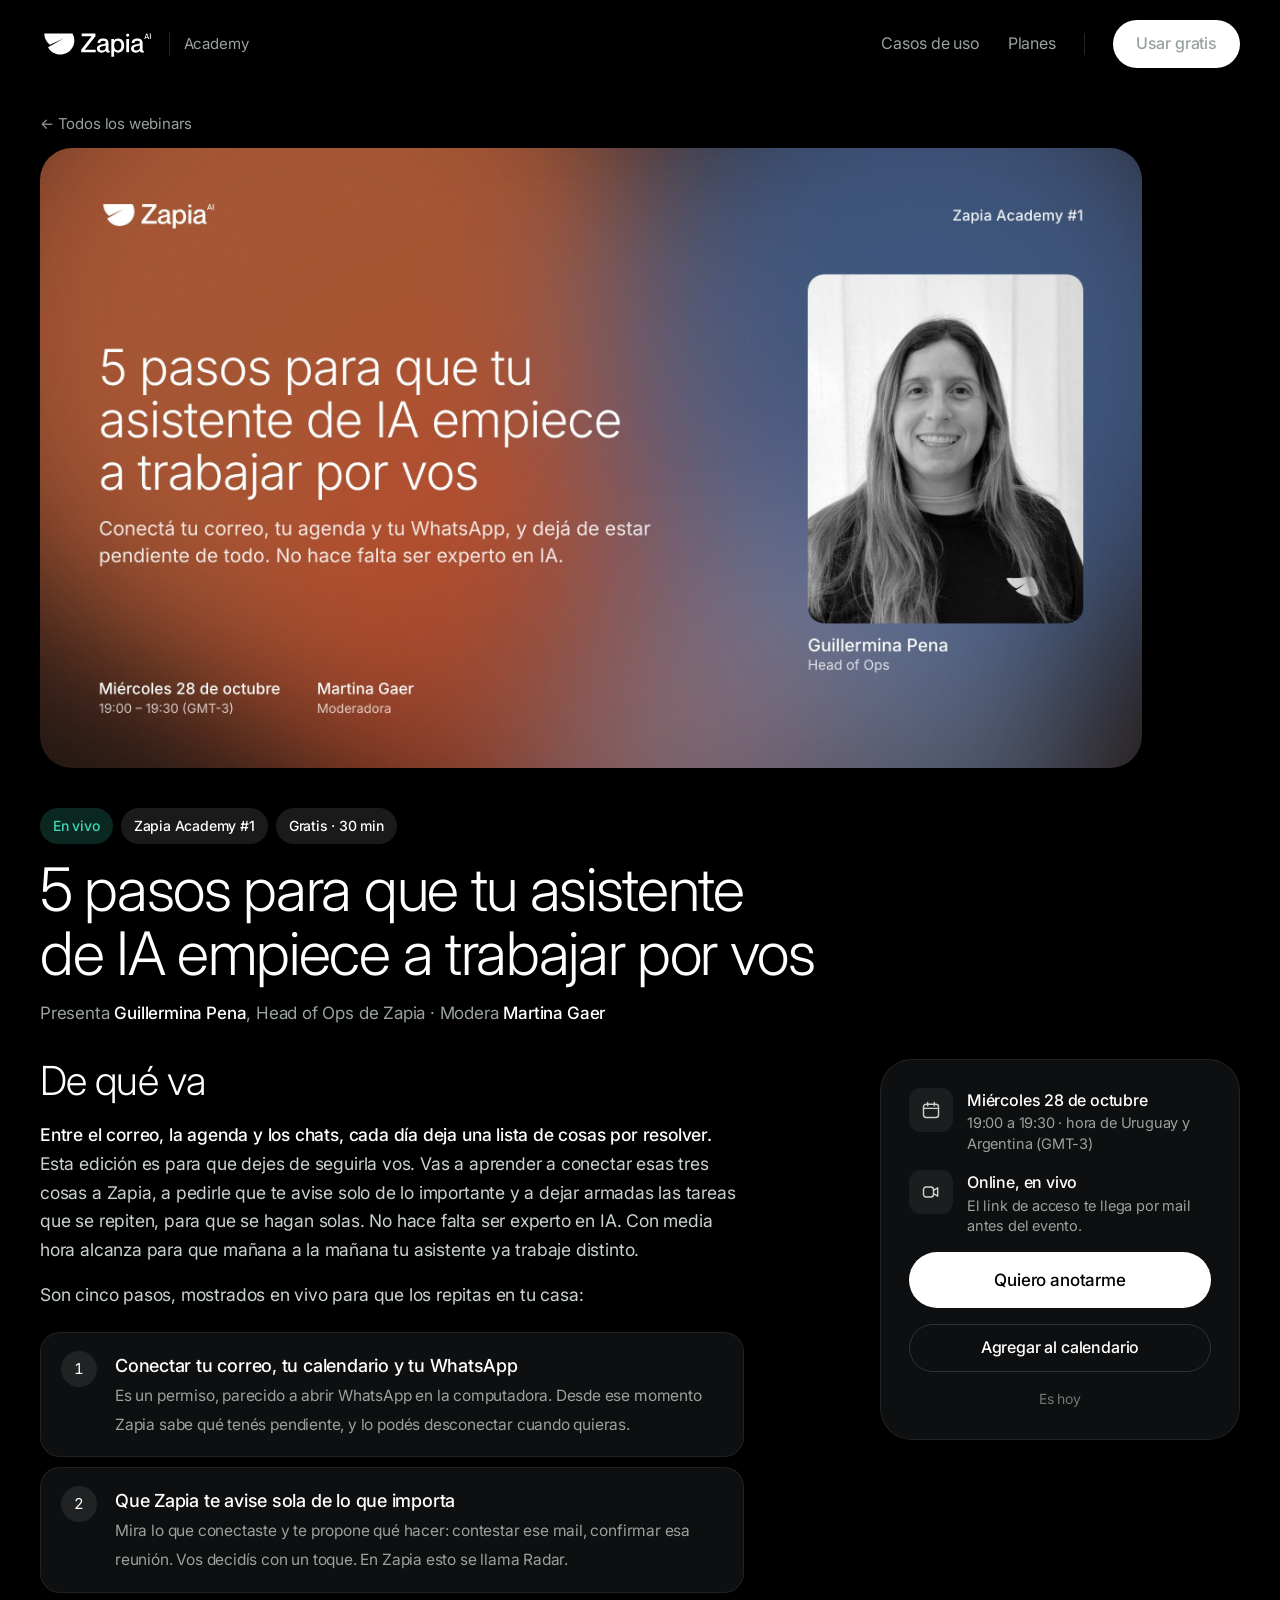
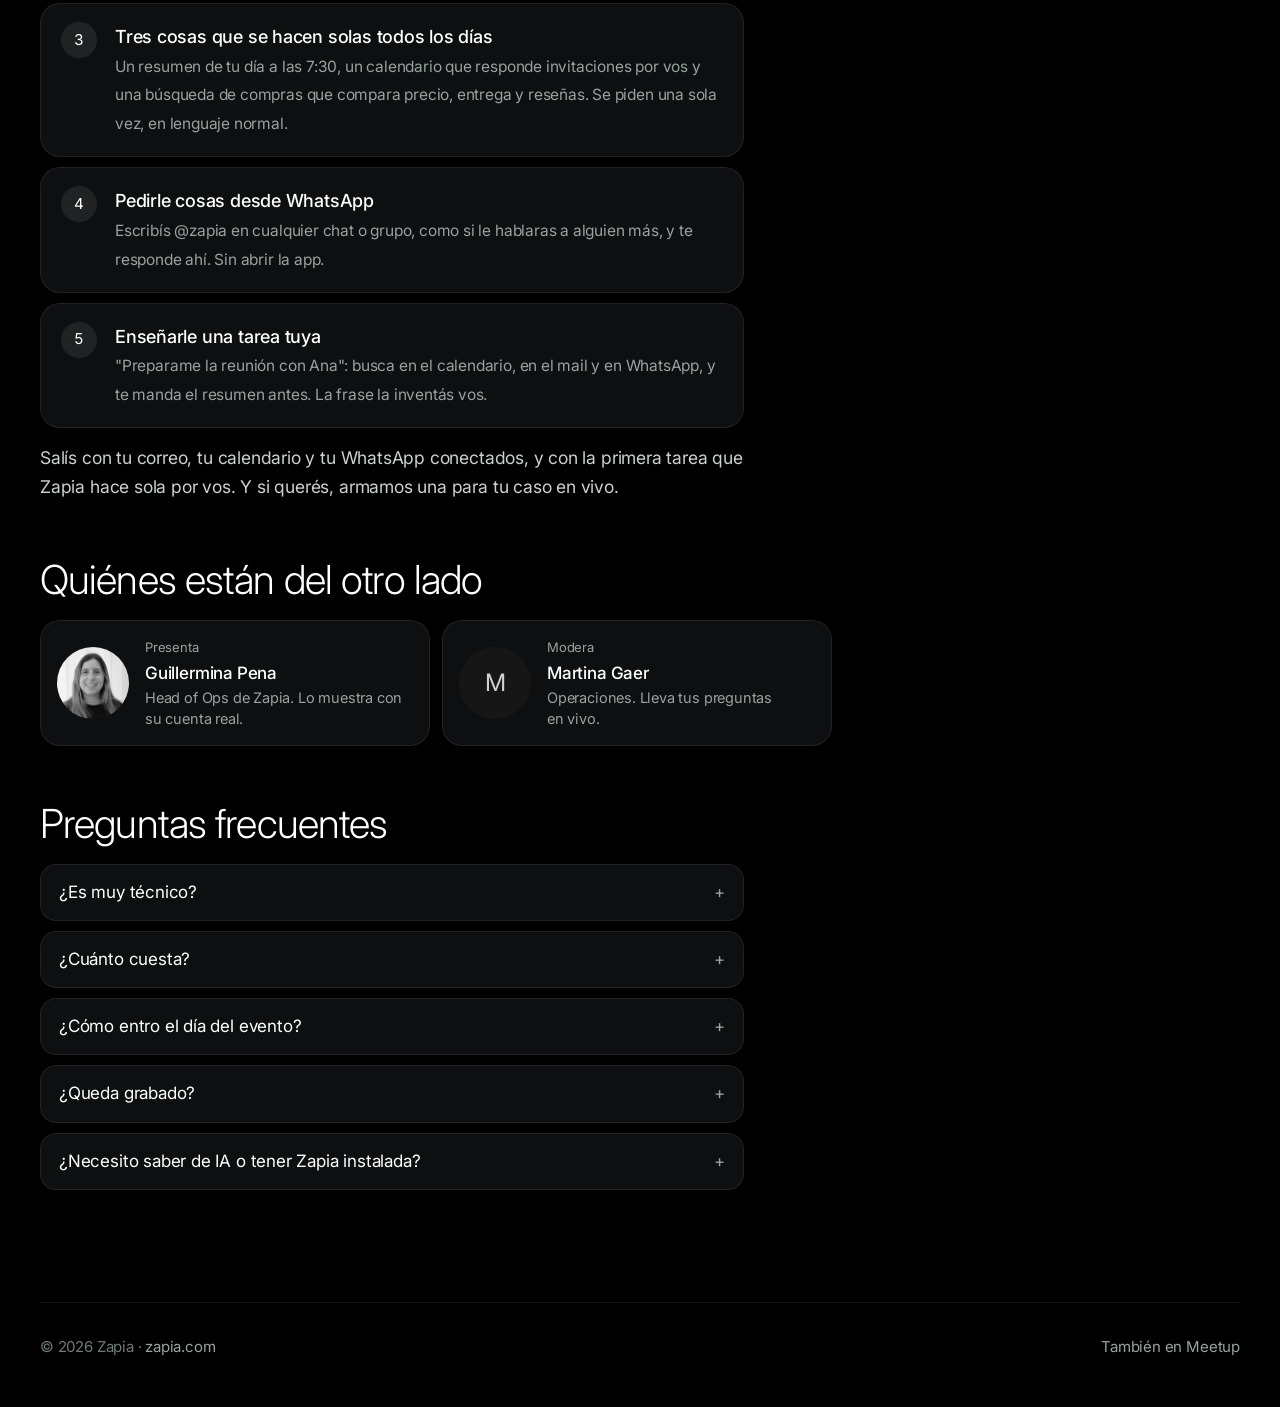
==== zapia-academy-1/index.html @ 80911333 "Zapia Academy: sitio de webinars, edición #1 Co-Authored-By: Claude Fable 5.1 <noreply@anthropic.com" ====
<!doctype html>
<html lang="es">
<head>
<meta charset="utf-8">
<meta name="viewport" content="width=device-width,initial-scale=1,viewport-fit=cover">
<title>5 pasos para que tu asistente de IA empiece a trabajar por vos — Zapia Academy #1</title>
<meta name="description" content="Aprendé a conectar tu correo, tu agenda y tu WhatsApp a Zapia y a dejar armadas las tareas que se repiten. En vivo, miércoles 28 de octubre, 19:00 (UY/AR). Gratis, 30 minutos.">
<meta property="og:title" content="Zapia Academy #1 · 5 pasos para que tu asistente de IA empiece a trabajar por vos">
<meta property="og:description" content="En vivo, miércoles 28 de octubre, 19:00 (UY/AR). Gratis, 30 minutos.">
<meta property="og:image" content="../assets/banner-academy-1.jpg?v=7">
<link rel="preconnect" href="https://fonts.googleapis.com"><link rel="preconnect" href="https://fonts.gstatic.com" crossorigin>
<link rel="stylesheet" href="https://fonts.googleapis.com/css2?family=Inter:wght@400;500;600&display=swap">
<link rel="stylesheet" href="../assets/site.css?v=7">
</head>
<body class="has-bar">
<nav class="top"><div class="wrap">
  <a class="brand" href="../index.html"><img src="../assets/zapia-logo.svg?v=5" alt="Zapia"><span>Academy</span></a>
  <div class="navlinks"><a class="hide-m" href="https://zapia.com/casos-de-uso" target="_blank" rel="noopener">Casos de uso</a><a class="hide-m" href="https://zapia.com/planes" target="_blank" rel="noopener">Planes</a><span class="sep"></span><a class="btn btn-primary" href="https://zapia.com" target="_blank" rel="noopener">Usar gratis</a></div>
</div></nav>

<div class="wrap">
  <a class="back" href="../index.html">← Todos los webinars</a>
  <div class="banner"><img src="../assets/banner-academy-1.jpg?v=7" alt="Banner de Zapia Academy #1 con Guillermina Pena"></div>

  <div class="title-block">
    <div class="chips"><span class="chip live">En vivo</span><span class="chip">Zapia Academy #1</span><span class="chip">Gratis · 30 min</span></div>
    <h1>5 pasos para que tu asistente de IA empiece a trabajar por vos</h1>
    <p class="host">Presenta <strong>Guillermina Pena</strong>, Head of Ops de Zapia · Modera <strong>Martina Gaer</strong></p>
  </div>

  <div class="layout">
    <div class="main">
      <div>
        <h2>De qué va</h2>
        <div class="prose">
          <p><strong>Entre el correo, la agenda y los chats, cada día deja una lista de cosas por resolver.</strong> Esta edición es para que dejes de seguirla vos. Vas a aprender a conectar esas tres cosas a Zapia, a pedirle que te avise solo de lo importante y a dejar armadas las tareas que se repiten, para que se hagan solas. No hace falta ser experto en IA. Con media hora alcanza para que mañana a la mañana tu asistente ya trabaje distinto.</p>
          <p>Son cinco pasos, mostrados en vivo para que los repitas en tu casa:</p>
          <ol class="steps">
            <li><div><b>Conectar tu correo, tu calendario y tu WhatsApp</b><span>Es un permiso, parecido a abrir WhatsApp en la computadora. Desde ese momento Zapia sabe qué tenés pendiente, y lo podés desconectar cuando quieras.</span></div></li>
            <li><div><b>Que Zapia te avise sola de lo que importa</b><span>Mira lo que conectaste y te propone qué hacer: contestar ese mail, confirmar esa reunión. Vos decidís con un toque. En Zapia esto se llama Radar.</span></div></li>
            <li><div><b>Tres cosas que se hacen solas todos los días</b><span>Un resumen de tu día a las 7:30, un calendario que responde invitaciones por vos y una búsqueda de compras que compara precio, entrega y reseñas. Se piden una sola vez, en lenguaje normal.</span></div></li>
            <li><div><b>Pedirle cosas desde WhatsApp</b><span>Escribís @zapia en cualquier chat o grupo, como si le hablaras a alguien más, y te responde ahí. Sin abrir la app.</span></div></li>
            <li><div><b>Enseñarle una tarea tuya</b><span>"Preparame la reunión con Ana": busca en el calendario, en el mail y en WhatsApp, y te manda el resumen antes. La frase la inventás vos.</span></div></li>
          </ol>
          <p>Salís con tu correo, tu calendario y tu WhatsApp conectados, y con la primera tarea que Zapia hace sola por vos. Y si querés, armamos una para tu caso en vivo.</p>
        </div>
      </div>

      <div>
        <h2>Quiénes están del otro lado</h2>
        <div class="people">
          <div class="person"><img src="../assets/guillermina.png?v=4" alt="Guillermina Pena"><div><span>Presenta</span><b>Guillermina Pena</b><p>Head of Ops de Zapia. Lo muestra con su cuenta real.</p></div></div>
          <div class="person"><div class="ph" aria-hidden="true">M</div><div><span>Modera</span><b>Martina Gaer</b><p>Operaciones. Lleva tus preguntas en vivo.</p></div></div>
        </div>
      </div>

      <div>
        <h2>Preguntas frecuentes</h2>
        <div class="faq">
          <details><summary>¿Es muy técnico?</summary><p>No. Es una demo en vivo con una cuenta real: ves cada pantalla y lo repetís en la tuya. Martina lleva las preguntas en vivo.</p></details>
          <details><summary>¿Cuánto cuesta?</summary><p>Nada. Es gratis, y Zapia tiene un plan gratuito para hacer todo lo que vas a ver.</p></details>
          <details><summary>¿Cómo entro el día del evento?</summary><p>Te mandamos el link de acceso por mail antes del miércoles 28. No necesitás instalar nada para mirarlo.</p></details>
          <details><summary>¿Queda grabado?</summary><p>Sí. Si te registrás, te llega la grabación aunque no puedas estar en vivo.</p></details>
          <details><summary>¿Necesito saber de IA o tener Zapia instalada?</summary><p>No hace falta ser experto en IA. Si ya tenés Zapia, podés seguir los pasos en vivo con tu cuenta. Si no, bajala antes desde zapia.com o mirá tranquilo y hacelo después con la grabación.</p></details>
        </div>
      </div>
    </div>

    <aside class="box">
      <div class="when"><div class="ico"><svg viewBox="0 0 24 24"><rect x="3" y="5" width="18" height="16" rx="3"/><path d="M3 10h18M8 3v4M16 3v4"/></svg></div><div><b>Miércoles 28 de octubre</b><small>19:00 a 19:30 · hora de Uruguay y Argentina (GMT-3)</small></div></div>
      <div class="when"><div class="ico"><svg viewBox="0 0 24 24"><path d="M15 10l5-3v10l-5-3"/><rect x="3" y="6" width="12" height="12" rx="3"/></svg></div><div><b>Online, en vivo</b><small>El link de acceso te llega por mail antes del evento.</small></div></div>
      <button class="btn btn-primary btn-lg" type="button" data-open-reg>Quiero anotarme</button>
      <a class="btn btn-ghost" data-cal target="_blank" rel="noopener" href="#">Agregar al calendario</a>
      <div class="count" data-countdown>—</div>
    </aside>
  </div>

  <footer>
    <span>© 2026 Zapia · <a href="https://zapia.com" target="_blank" rel="noopener">zapia.com</a></span>
    <span><a href="https://www.meetup.com/zapia-academy/events/316982649/" target="_blank" rel="noopener">También en Meetup</a></span>
  </footer>
</div>
<div class="mobile-bar"><small><b>Mié 28 oct · 19:00</b><br>Gratis, 30 min</small><button class="btn btn-primary" type="button" data-open-reg>Quiero anotarme</button></div>
<dialog class="reg" id="regDialog" aria-labelledby="regTitle">
  <div class="in">
    <div id="regFormState">
      <div class="head"><div><h2 id="regTitle">Reservá tu lugar</h2><p>Zapia Academy #1 · Miércoles 28 de octubre, 19:00 (UY/AR). Te mandamos el link por mail.</p></div><button class="x" id="regClose" type="button" aria-label="Cerrar">×</button></div>
      <form class="reg" id="regForm" novalidate>
        <label>Nombre<input id="r-name" name="name" type="text" autocomplete="name" required placeholder="Tu nombre"><span class="err" id="e-name"></span></label>
        <label>Correo<input id="r-email" name="email" type="email" autocomplete="email" inputmode="email" required placeholder="tu@correo.com"><span class="err" id="e-email"></span></label>
        <label>País<select id="r-country" name="country" required>
          <option value="">Elegí tu país</option>
          <option>Uruguay</option><option>Argentina</option><option>Brasil</option><option>Chile</option><option>Colombia</option><option>México</option><option>Perú</option><option>Paraguay</option><option>Bolivia</option><option>Ecuador</option><option>Venezuela</option><option>Costa Rica</option><option>Panamá</option><option>Guatemala</option><option>Honduras</option><option>El Salvador</option><option>Nicaragua</option><option>República Dominicana</option><option>Cuba</option><option>Puerto Rico</option><option>España</option><option>Estados Unidos</option><option>Otro</option>
        </select><span class="err" id="e-country"></span></label>
        <div class="hp" aria-hidden="true"><label>Empresa<input id="r-company" name="company" type="text" tabindex="-1" autocomplete="off"></label></div>
        <button class="btn btn-primary btn-lg" id="regSubmit" type="submit">Registrarme</button>
        <p class="fine">Usamos tus datos solo para mandarte el acceso, el recordatorio y la grabación de este webinar.</p>
      </form>
    </div>
    <div id="regDone" class="done" hidden>
      <div class="head"><h2>Listo, tenés tu lugar.</h2><button class="x" type="button" aria-label="Cerrar" onclick="document.getElementById('regDialog').close()">×</button></div>
      <p>Te escribimos antes del miércoles 28 con el link de acceso. Mientras tanto, agendalo.</p>
      <a class="btn btn-ghost" data-cal target="_blank" rel="noopener" href="#">Agregar a Google Calendar</a>
      <p class="fine">Si el martes 27 no te llegó nada, revisá spam o escribinos a [mail de contacto].</p>
    </div>
  </div>
</dialog>
<script src="../assets/site.js?v=4"></script>
</body>
</html>
---- assets/site.css ----
/* Zapia Academy · sistema visual tomado de zapia.com: negro puro, Inter en pesos livianos para titulares, pastillas, tarjetas grandes con degradés difuminados */
:root{
  --u:8px; --r-3:12px; --r-4:16px; --r-5:20px; --r-6:32px; --r-pill:999px;
  --bg:#000000; --panel:#0e0f10; --panel-2:#151617; --line:rgba(255,255,255,.08); --line-2:rgba(255,255,255,.14);
  --ink:#ffffff; --ink-2:#c9d2ce; --ink-3:#98a29e; --ink-4:#6f7976;
  --brand:#02a181; --brand-2:#3ed9b6; --danger:#ff6b6b;
  --sans:"Inter","SF Pro Display",-apple-system,system-ui,"Segoe UI",Roboto,sans-serif;
  --w-display:300; --sec-y:calc(var(--u) * 14);
  color-scheme:dark;
}
*{box-sizing:border-box}
[hidden]{display:none!important}
html{scroll-behavior:smooth}
body{margin:0;background:var(--bg);color:var(--ink);font-family:var(--sans);font-size:17px;line-height:1.6;letter-spacing:-.011em;-webkit-font-smoothing:antialiased;text-wrap:pretty;padding-inline:24px;padding-block:0}
h1,h2,h3{margin:0;font-weight:var(--w-display);letter-spacing:-.022em;text-wrap:balance}
p{margin:0}
a{color:inherit}
img{max-width:100%;display:block}
.wrap{max-width:1200px;margin:0 auto}
nav.top{position:sticky;top:env(safe-area-inset-top,0px);z-index:50;background:rgba(0,0,0,.72);backdrop-filter:blur(16px);-webkit-backdrop-filter:blur(16px);margin-inline:-24px;padding-inline:24px}
nav.top .wrap{display:flex;align-items:center;justify-content:space-between;gap:24px;height:88px}
.brand{display:flex;align-items:center;gap:14px;text-decoration:none}
.brand img{height:30px;width:auto}
.brand span{font-size:15px;color:var(--ink-3);padding-left:14px;border-left:1px solid var(--line-2)}
.navlinks{display:flex;align-items:center;gap:28px;font-size:16px;color:var(--ink-3)}
.navlinks a{text-decoration:none;color:var(--ink-3)}
.navlinks a:hover{color:var(--ink)}
.navlinks .sep{width:1px;height:22px;background:var(--line-2)}
.btn{display:inline-flex;align-items:center;justify-content:center;gap:10px;height:48px;padding:0 22px;border-radius:var(--r-pill);font:inherit;font-size:16px;font-weight:500;letter-spacing:-.01em;text-decoration:none;border:1px solid transparent;cursor:pointer;transition:background .15s ease,border-color .15s ease,transform .08s ease;white-space:nowrap}
.btn:active{transform:translateY(1px)}
.btn:focus-visible{outline:2px solid var(--brand-2);outline-offset:3px}
.btn-primary{background:#fff;color:#000}
.btn-primary:hover{background:#e9ecea}
.btn-ghost{background:transparent;color:var(--ink);border-color:var(--line-2)}
.btn-ghost:hover{border-color:var(--ink-4)}
.btn-lg{height:56px;padding:0 28px;font-size:17px}
.btn:disabled{opacity:.6;cursor:wait}
.arrow{width:48px;height:48px;border-radius:50%;background:#fff;color:#000;display:inline-grid;place-items:center;flex:none}
.arrow svg{width:20px;height:20px;fill:none;stroke:currentColor;stroke-width:2;stroke-linecap:round;stroke-linejoin:round}
.hero{padding-block:calc(var(--u)*10) calc(var(--u)*8);display:grid;gap:calc(var(--u)*3);justify-items:center;text-align:center}
.hero h1{font-size:clamp(40px,6.2vw,72px);line-height:1.04;max-width:16ch}
.hero .sub{max-width:58ch;font-size:clamp(17px,1.6vw,20px);line-height:1.5;color:var(--ink-3);display:grid;gap:14px}
section{padding-block:0 var(--sec-y);display:grid;gap:calc(var(--u)*4)}
.sec-title{display:flex;align-items:baseline;justify-content:space-between;gap:16px}
.sec-title h2{font-size:clamp(34px,4.4vw,56px);line-height:1.05}
.sec-title span{font-size:15px;color:var(--ink-4)}
/* Tarjeta grande con degradé difuminado, como las de zapia.com */
.card{position:relative;overflow:hidden;background:var(--panel);border-radius:var(--r-6);color:inherit;text-decoration:none;display:grid;transition:transform .2s ease}
.card:hover{transform:translateY(-3px)}
.card .wash{position:absolute;inset:0;pointer-events:none;background:#1a1512}
.card .wash i{position:absolute;border-radius:50%;filter:blur(80px);display:block}
.card .wash .a{left:-15%;top:-40%;width:60%;height:140%;background:#f07a4a;opacity:.55}
.card .wash .b{left:25%;top:40%;width:50%;height:100%;background:#e8603a;opacity:.35}
.card .wash .c{right:-10%;top:-30%;width:55%;height:120%;background:#5b86c7;opacity:.45}
.card .wash::after{content:"";position:absolute;inset:0;background:linear-gradient(180deg,rgba(0,0,0,.05),rgba(0,0,0,.35))}
.card > *:not(.wash){position:relative}
.card.featured{grid-template-columns:minmax(0,1fr) minmax(0,1.1fr);gap:clamp(20px,3vw,40px);padding:clamp(24px,3vw,40px);align-items:center}
.card .media{border-radius:var(--r-5);overflow:hidden;aspect-ratio:16/9;min-width:0;box-shadow:0 30px 60px rgba(0,0,0,.45)}
.card .media img{width:100%;height:100%;object-fit:cover}
.card .body{display:grid;gap:16px;align-content:start;min-width:0}
.chips{display:flex;flex-wrap:wrap;gap:8px}
.chip{font-size:14px;font-weight:500;padding:7px 13px;border-radius:var(--r-pill);background:rgba(255,255,255,.1);color:var(--ink)}
.chip.live{background:rgba(62,217,182,.18);color:var(--brand-2)}
.card h3{font-size:clamp(26px,2.6vw,34px);line-height:1.15;font-weight:var(--w-display)}
.card .desc{color:rgba(255,255,255,.82);font-size:17px;line-height:1.55;max-width:46ch}
.card .host{font-size:15px;color:rgba(255,255,255,.65)}
.card .actions{display:flex;flex-wrap:wrap;align-items:center;gap:12px;margin-top:8px}
.empty{border:1px solid var(--line);border-radius:var(--r-6);padding:calc(var(--u)*5);color:var(--ink-3);font-size:17px;display:grid;gap:6px;background:var(--panel)}
.empty b{color:var(--ink);font-weight:400;font-size:22px;letter-spacing:-.015em}
footer{border-top:1px solid var(--line);padding-block:32px 48px;display:flex;flex-wrap:wrap;gap:8px 24px;justify-content:space-between;font-size:15px;color:var(--ink-4)}
footer a{color:var(--ink-3);text-decoration:none}
footer a:hover{color:var(--ink)}
/* Detalle */
.back{display:inline-flex;align-items:center;gap:6px;font-size:15px;color:var(--ink-3);text-decoration:none;padding-block:24px 12px}
.back:hover{color:var(--ink)}
.banner{border-radius:var(--r-6);overflow:hidden;aspect-ratio:16/9;max-height:620px;background:var(--panel)}
.banner img{width:100%;height:100%;object-fit:cover}
.title-block{display:grid;gap:14px;padding-block:calc(var(--u)*5) calc(var(--u)*4)}
.title-block h1{font-size:clamp(34px,5vw,60px);line-height:1.06;max-width:22ch}
.title-block .host{color:var(--ink-3);font-size:17px}
.title-block .host strong{color:var(--ink);font-weight:500}
.layout{display:grid;grid-template-columns:minmax(0,1fr) 360px;gap:calc(var(--u)*6);align-items:start;padding-block:0 var(--sec-y)}
.main{display:grid;gap:calc(var(--u)*7);min-width:0}
.main h2{font-size:clamp(28px,3.2vw,40px);line-height:1.1;margin-bottom:18px}
.prose{display:grid;gap:16px;max-width:64ch;color:var(--ink-2);font-size:17.5px;line-height:1.65}
.prose p strong{color:var(--ink);font-weight:500}
ol.steps{margin:6px 0 0;padding:0;list-style:none;display:grid;gap:10px;counter-reset:s}
ol.steps li{counter-increment:s;display:grid;grid-template-columns:40px minmax(0,1fr);gap:14px;align-items:start;background:var(--panel);border:1px solid var(--line);border-radius:var(--r-5);padding:18px 20px}
ol.steps li::before{content:counter(s);display:grid;place-items:center;width:36px;height:36px;border-radius:50%;background:rgba(255,255,255,.08);color:var(--ink);font-weight:400;font-size:15px;font-variant-numeric:tabular-nums}
ol.steps b{display:block;color:var(--ink);font-weight:500;font-size:18px;letter-spacing:-.012em}
ol.steps span{color:var(--ink-3);font-size:15.5px;line-height:1.5}
.people{display:grid;grid-template-columns:repeat(auto-fit,minmax(260px,1fr));gap:12px}
.person{display:grid;grid-template-columns:72px minmax(0,1fr);gap:16px;align-items:center;background:var(--panel);border:1px solid var(--line);border-radius:var(--r-5);padding:16px}
.person img,.person .ph{width:72px;height:72px;border-radius:50%;object-fit:cover;filter:grayscale(1)}
.person .ph{display:grid;place-items:center;background:var(--panel-2);color:var(--ink-2);font-weight:400;font-size:24px}
.person b{display:block;font-weight:500;font-size:17px}
.person span{display:block;font-size:13px;color:var(--ink-3);margin-bottom:2px}
.person p{font-size:14.5px;color:var(--ink-3);line-height:1.45}
.faq{display:grid;gap:10px;max-width:64ch}
.faq details{background:var(--panel);border:1px solid var(--line);border-radius:var(--r-4);padding:14px 18px}
.faq summary{font-weight:400;font-size:17px;cursor:pointer;list-style:none;display:flex;justify-content:space-between;gap:12px}
.faq summary::-webkit-details-marker{display:none}
.faq summary::after{content:"+";color:var(--ink-3)}
.faq details[open] summary::after{content:"–"}
.faq p{padding-top:8px;color:var(--ink-3);font-size:15.5px}
aside.box{position:sticky;top:calc(88px + 16px + env(safe-area-inset-top,0px));background:var(--panel);border:1px solid var(--line);border-radius:var(--r-6);padding:calc(var(--u)*3.5);display:grid;gap:16px}
aside.box .when{display:grid;grid-template-columns:44px 1fr;gap:14px;align-items:start}
aside.box .ico{width:44px;height:44px;border-radius:var(--r-3);background:rgba(255,255,255,.06);display:grid;place-items:center;color:var(--ink-2)}
aside.box .ico svg{width:20px;height:20px;fill:none;stroke:currentColor;stroke-width:1.7;stroke-linecap:round;stroke-linejoin:round}
aside.box b{display:block;font-weight:500;font-size:16px}
aside.box small{display:block;color:var(--ink-3);font-size:14.5px;line-height:1.4}
aside.box .count{font-size:14px;color:var(--ink-4);text-align:center}
.mobile-bar{display:none}
dialog.reg{border:1px solid var(--line-2);border-radius:var(--r-6);background:#0c0d0e;color:var(--ink);padding:0;width:min(92vw,460px);box-shadow:0 40px 100px rgba(0,0,0,.7)}
dialog.reg::backdrop{background:rgba(0,0,0,.65);backdrop-filter:blur(8px)}
dialog.reg .in{padding:calc(var(--u)*4);display:grid;gap:16px}
dialog.reg .head{display:flex;justify-content:space-between;align-items:start;gap:12px}
dialog.reg h2{font-size:28px;line-height:1.15}
dialog.reg .head p{color:var(--ink-3);font-size:15px;margin-top:6px}
.x{width:40px;height:40px;border-radius:50%;border:1px solid var(--line-2);background:transparent;color:var(--ink-2);font:inherit;font-size:20px;cursor:pointer;display:grid;place-items:center;flex:none}
.x:hover{background:rgba(255,255,255,.06)}
form.reg{display:grid;gap:14px}
form.reg label{display:grid;gap:6px;font-size:14px;font-weight:500;color:var(--ink-2)}
form.reg input,form.reg select{font:inherit;font-size:16px;height:50px;padding:0 16px;border:1px solid var(--line-2);border-radius:var(--r-4);background:#151617;color:var(--ink);width:100%;min-width:0}
form.reg select{appearance:none;-webkit-appearance:none;background-image:url("data:image/svg+xml;utf8,<svg xmlns='http://www.w3.org/2000/svg' width='12' height='8' viewBox='0 0 12 8'><path d='M1 1l5 5 5-5' fill='none' stroke='%2398a29e' stroke-width='1.8' stroke-linecap='round'/></svg>");background-repeat:no-repeat;background-position:right 16px center;padding-right:40px}
form.reg input:focus-visible,form.reg select:focus-visible{outline:2px solid #fff;outline-offset:1px;border-color:#fff}
form.reg input[aria-invalid="true"],form.reg select[aria-invalid="true"]{border-color:var(--danger)}
.err{font-size:12.5px;color:var(--danger);font-weight:400}
.fine{font-size:13px;color:var(--ink-4);line-height:1.45}
.hp{position:absolute;left:-9999px;width:1px;height:1px;overflow:hidden}
.done{display:grid;gap:14px}
.done p{color:var(--ink-2);font-size:16px}
:focus-visible{outline:2px solid #fff;outline-offset:3px;border-radius:4px}
@media (max-width:960px){.card.featured{grid-template-columns:1fr}.layout{grid-template-columns:1fr}aside.box{position:static}.navlinks .hide-m{display:none}.mobile-bar{display:flex;position:fixed;left:0;right:0;bottom:0;z-index:40;background:rgba(0,0,0,.85);backdrop-filter:blur(16px);border-top:1px solid var(--line);padding:12px 24px calc(12px + env(safe-area-inset-bottom,0px));gap:12px;align-items:center;justify-content:space-between}.mobile-bar small{color:var(--ink-3);font-size:13px;line-height:1.3}.mobile-bar b{color:var(--ink);font-weight:500}body.has-bar{padding-bottom:96px}}
@media (max-width:560px){nav.top .wrap{height:72px}nav.top .brand span{display:none}.navlinks{gap:16px}.navlinks .sep{display:none}.hero{padding-block:calc(var(--u)*7) calc(var(--u)*6)}.card.featured{padding:20px}}
@media (prefers-reduced-motion:reduce){html{scroll-behavior:auto}.card,.btn{transition:none}}
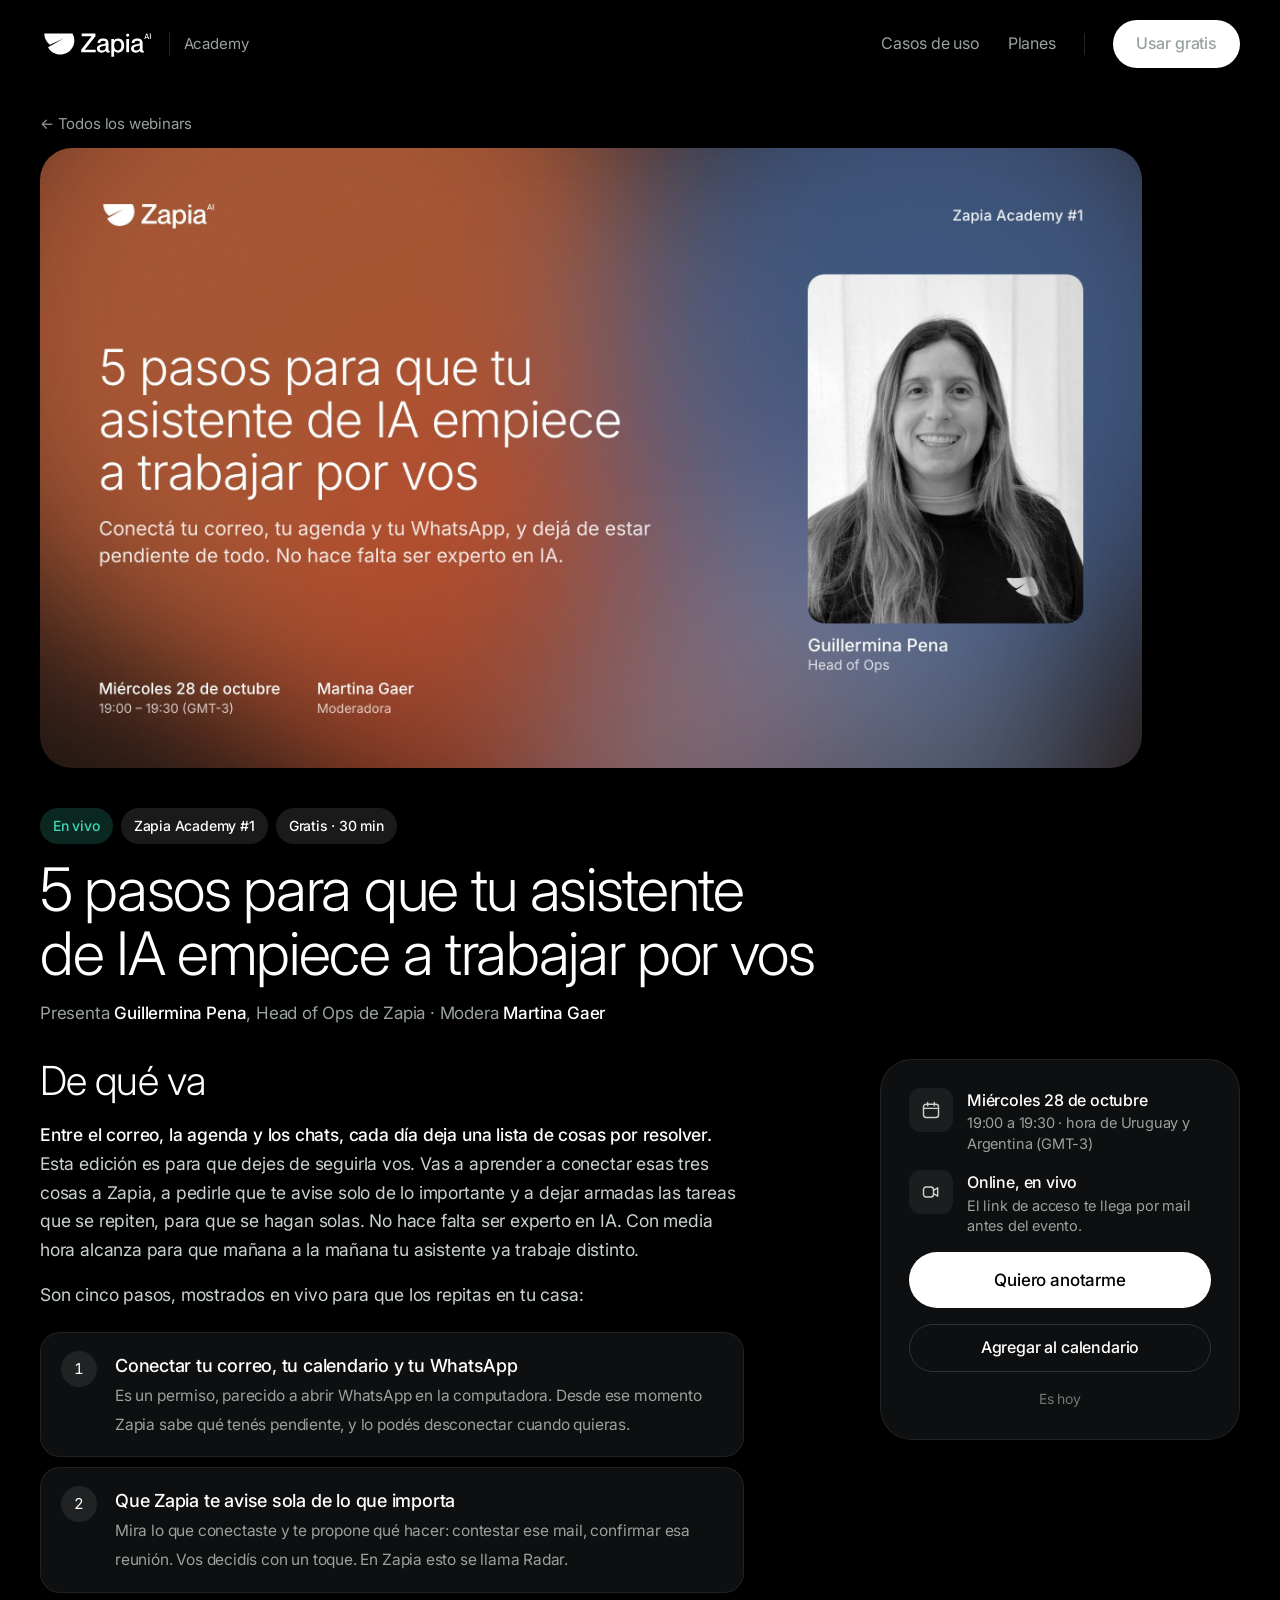
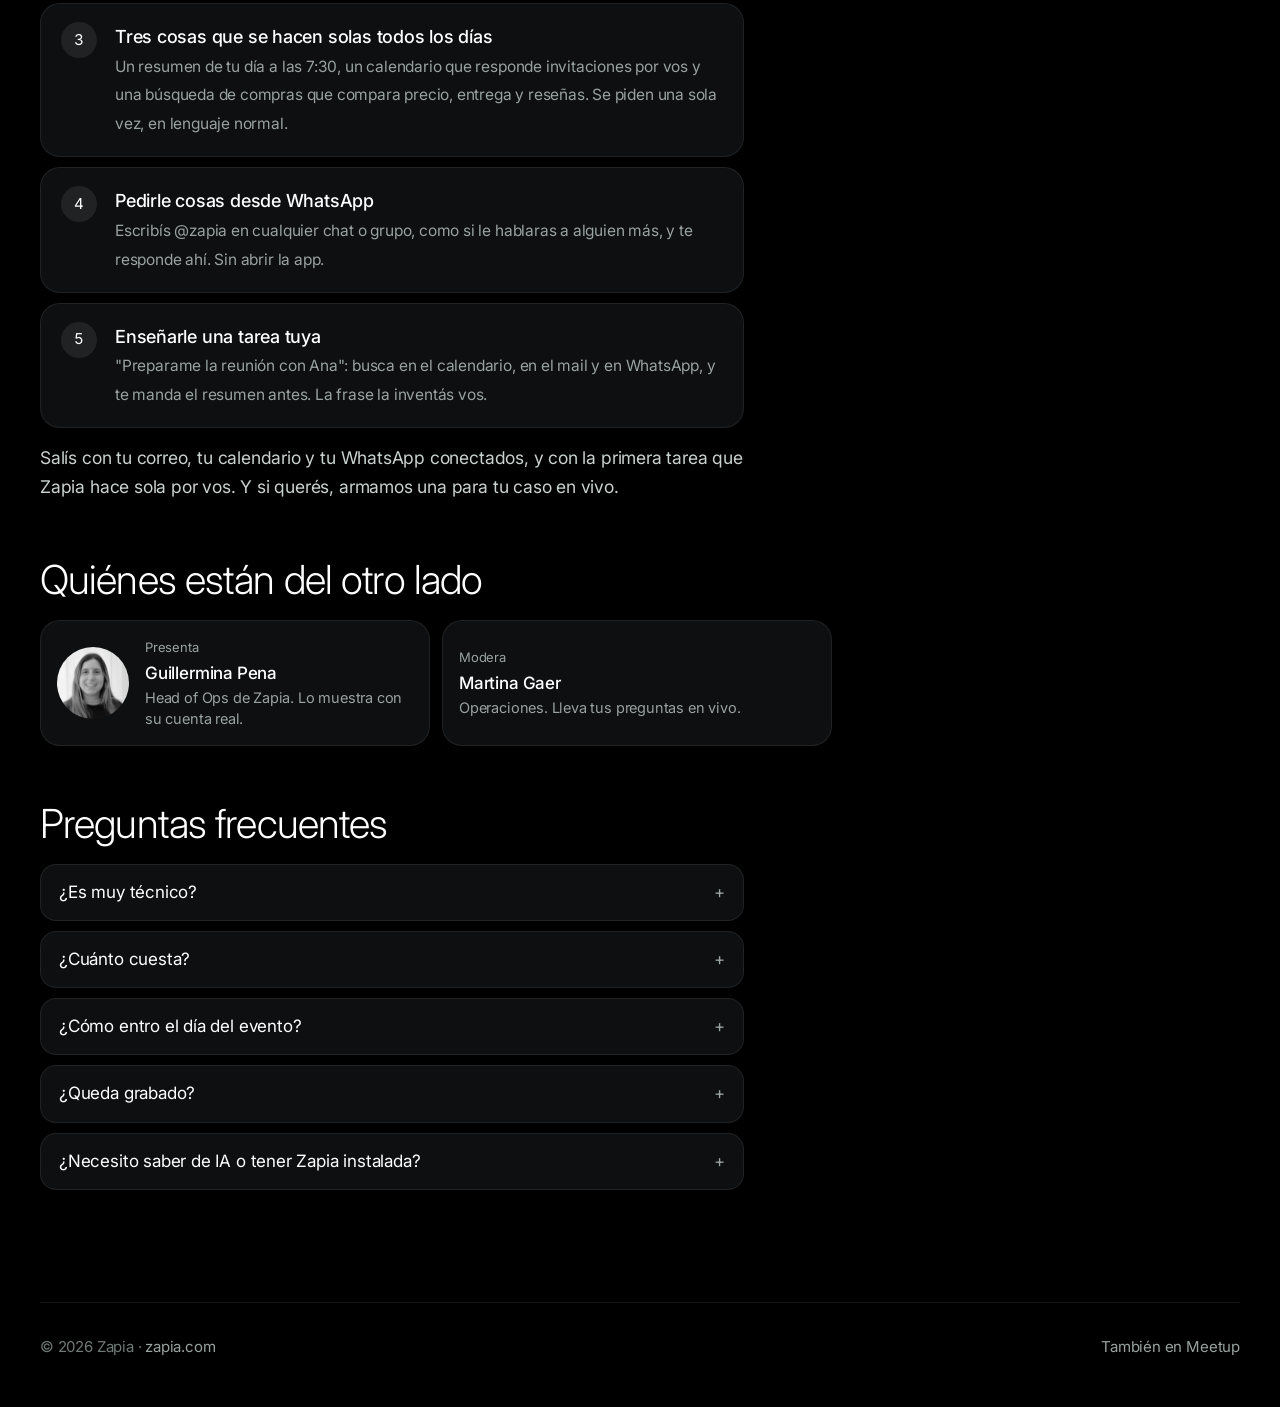
==== commit fc40c4dc: "Martina sin placeholder de foto Co-Authored-By: Claude Fable 5.1 <noreply@anthropic.com>" ====
--- a/zapia-academy-1/index.html
+++ b/zapia-academy-1/index.html
@@ -10,7 +10,7 @@
 <meta property="og:image" content="../assets/banner-academy-1.jpg?v=7">
 <link rel="preconnect" href="https://fonts.googleapis.com"><link rel="preconnect" href="https://fonts.gstatic.com" crossorigin>
 <link rel="stylesheet" href="https://fonts.googleapis.com/css2?family=Inter:wght@400;500;600&display=swap">
-<link rel="stylesheet" href="../assets/site.css?v=7">
+<link rel="stylesheet" href="../assets/site.css?v=8">
 </head>
 <body class="has-bar">
 <nav class="top"><div class="wrap">
@@ -50,7 +50,7 @@
         <h2>Quiénes están del otro lado</h2>
         <div class="people">
           <div class="person"><img src="../assets/guillermina.png?v=4" alt="Guillermina Pena"><div><span>Presenta</span><b>Guillermina Pena</b><p>Head of Ops de Zapia. Lo muestra con su cuenta real.</p></div></div>
-          <div class="person"><div class="ph" aria-hidden="true">M</div><div><span>Modera</span><b>Martina Gaer</b><p>Operaciones. Lleva tus preguntas en vivo.</p></div></div>
+          <div class="person person-text"><div><span>Modera</span><b>Martina Gaer</b><p>Operaciones. Lleva tus preguntas en vivo.</p></div></div>
         </div>
       </div>
 
@@ -101,10 +101,9 @@
       <div class="head"><h2>Listo, tenés tu lugar.</h2><button class="x" type="button" aria-label="Cerrar" onclick="document.getElementById('regDialog').close()">×</button></div>
       <p>Te escribimos antes del miércoles 28 con el link de acceso. Mientras tanto, agendalo.</p>
       <a class="btn btn-ghost" data-cal target="_blank" rel="noopener" href="#">Agregar a Google Calendar</a>
-      <p class="fine">Si el martes 27 no te llegó nada, revisá spam o escribinos a [mail de contacto].</p>
     </div>
   </div>
 </dialog>
-<script src="../assets/site.js?v=4"></script>
+<script src="../assets/site.js?v=6"></script>
 </body>
 </html>
--- a/assets/site.css
+++ b/assets/site.css
@@ -93,6 +93,7 @@
 .person{display:grid;grid-template-columns:72px minmax(0,1fr);gap:16px;align-items:center;background:var(--panel);border:1px solid var(--line);border-radius:var(--r-5);padding:16px}
 .person img,.person .ph{width:72px;height:72px;border-radius:50%;object-fit:cover;filter:grayscale(1)}
 .person .ph{display:grid;place-items:center;background:var(--panel-2);color:var(--ink-2);font-weight:400;font-size:24px}
+.person.person-text{grid-template-columns:minmax(0,1fr)}
 .person b{display:block;font-weight:500;font-size:17px}
 .person span{display:block;font-size:13px;color:var(--ink-3);margin-bottom:2px}
 .person p{font-size:14.5px;color:var(--ink-3);line-height:1.45}
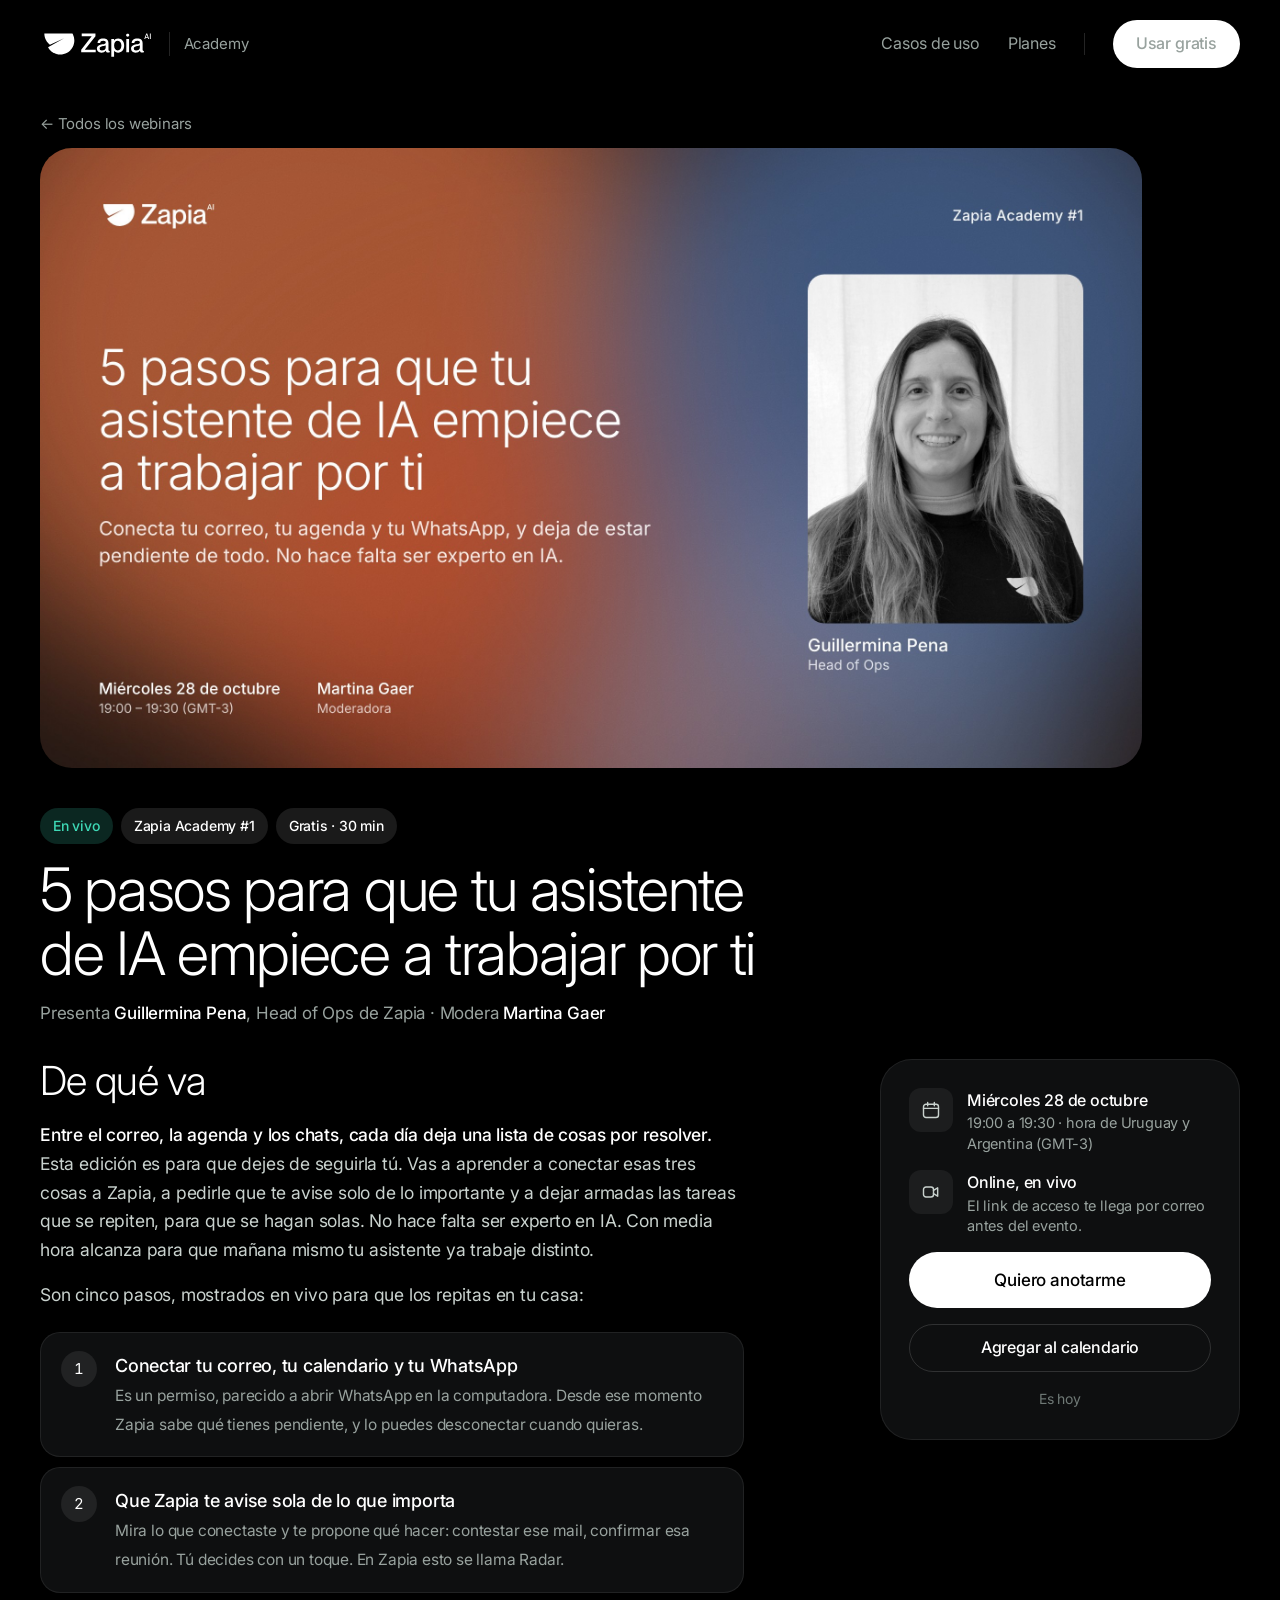
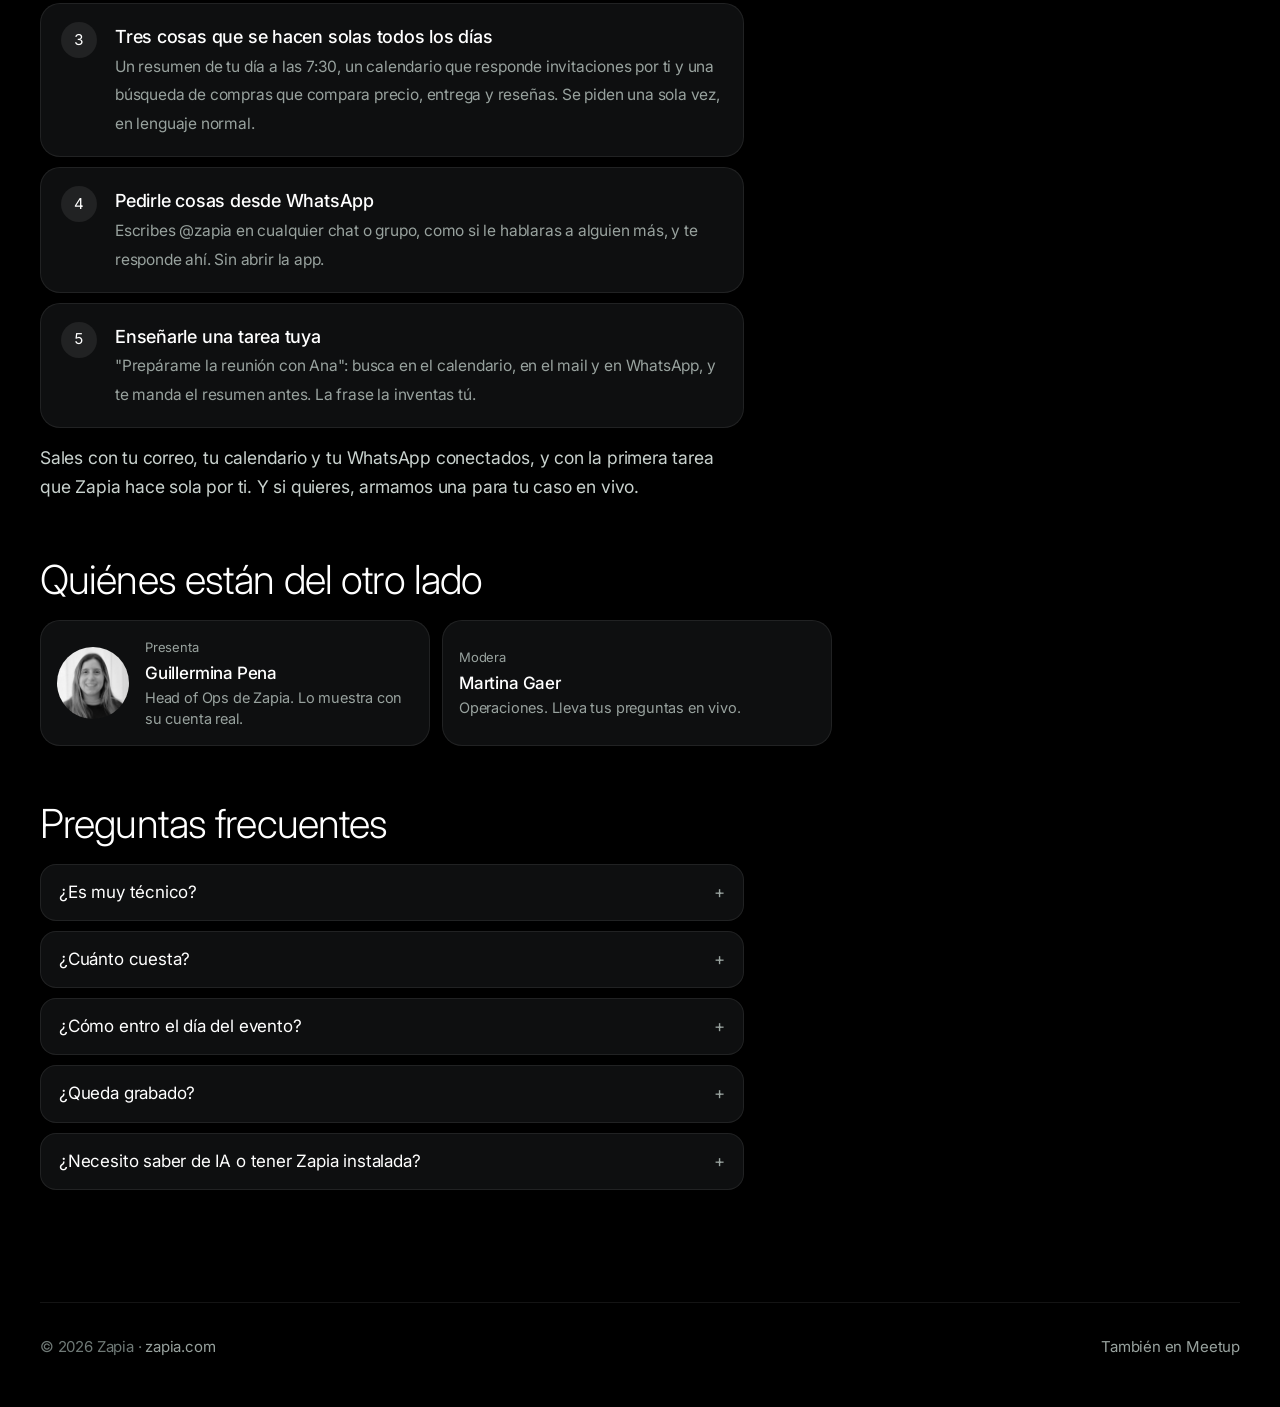
==== commit 1d13a3dd: "Todo el sitio en español neutro Co-Authored-By: Claude Fable 5.1 <noreply@anthropic.com>" ====
--- a/zapia-academy-1/index.html
+++ b/zapia-academy-1/index.html
@@ -3,11 +3,11 @@
 <head>
 <meta charset="utf-8">
 <meta name="viewport" content="width=device-width,initial-scale=1,viewport-fit=cover">
-<title>5 pasos para que tu asistente de IA empiece a trabajar por vos — Zapia Academy #1</title>
-<meta name="description" content="Aprendé a conectar tu correo, tu agenda y tu WhatsApp a Zapia y a dejar armadas las tareas que se repiten. En vivo, miércoles 28 de octubre, 19:00 (UY/AR). Gratis, 30 minutos.">
-<meta property="og:title" content="Zapia Academy #1 · 5 pasos para que tu asistente de IA empiece a trabajar por vos">
+<title>5 pasos para que tu asistente de IA empiece a trabajar por ti — Zapia Academy #1</title>
+<meta name="description" content="Aprende a conectar tu correo, tu agenda y tu WhatsApp a Zapia y a dejar armadas las tareas que se repiten. En vivo, miércoles 28 de octubre, 19:00 (UY/AR). Gratis, 30 minutos.">
+<meta property="og:title" content="Zapia Academy #1 · 5 pasos para que tu asistente de IA empiece a trabajar por ti">
 <meta property="og:description" content="En vivo, miércoles 28 de octubre, 19:00 (UY/AR). Gratis, 30 minutos.">
-<meta property="og:image" content="../assets/banner-academy-1.jpg?v=7">
+<meta property="og:image" content="../assets/banner-academy-1.jpg?v=8">
 <link rel="preconnect" href="https://fonts.googleapis.com"><link rel="preconnect" href="https://fonts.gstatic.com" crossorigin>
 <link rel="stylesheet" href="https://fonts.googleapis.com/css2?family=Inter:wght@400;500;600&display=swap">
 <link rel="stylesheet" href="../assets/site.css?v=8">
@@ -20,11 +20,11 @@
 
 <div class="wrap">
   <a class="back" href="../index.html">← Todos los webinars</a>
-  <div class="banner"><img src="../assets/banner-academy-1.jpg?v=7" alt="Banner de Zapia Academy #1 con Guillermina Pena"></div>
+  <div class="banner"><img src="../assets/banner-academy-1.jpg?v=8" alt="Banner de Zapia Academy #1 con Guillermina Pena"></div>
 
   <div class="title-block">
     <div class="chips"><span class="chip live">En vivo</span><span class="chip">Zapia Academy #1</span><span class="chip">Gratis · 30 min</span></div>
-    <h1>5 pasos para que tu asistente de IA empiece a trabajar por vos</h1>
+    <h1>5 pasos para que tu asistente de IA empiece a trabajar por ti</h1>
     <p class="host">Presenta <strong>Guillermina Pena</strong>, Head of Ops de Zapia · Modera <strong>Martina Gaer</strong></p>
   </div>
 
@@ -33,16 +33,16 @@
       <div>
         <h2>De qué va</h2>
         <div class="prose">
-          <p><strong>Entre el correo, la agenda y los chats, cada día deja una lista de cosas por resolver.</strong> Esta edición es para que dejes de seguirla vos. Vas a aprender a conectar esas tres cosas a Zapia, a pedirle que te avise solo de lo importante y a dejar armadas las tareas que se repiten, para que se hagan solas. No hace falta ser experto en IA. Con media hora alcanza para que mañana a la mañana tu asistente ya trabaje distinto.</p>
+          <p><strong>Entre el correo, la agenda y los chats, cada día deja una lista de cosas por resolver.</strong> Esta edición es para que dejes de seguirla tú. Vas a aprender a conectar esas tres cosas a Zapia, a pedirle que te avise solo de lo importante y a dejar armadas las tareas que se repiten, para que se hagan solas. No hace falta ser experto en IA. Con media hora alcanza para que mañana mismo tu asistente ya trabaje distinto.</p>
           <p>Son cinco pasos, mostrados en vivo para que los repitas en tu casa:</p>
           <ol class="steps">
-            <li><div><b>Conectar tu correo, tu calendario y tu WhatsApp</b><span>Es un permiso, parecido a abrir WhatsApp en la computadora. Desde ese momento Zapia sabe qué tenés pendiente, y lo podés desconectar cuando quieras.</span></div></li>
-            <li><div><b>Que Zapia te avise sola de lo que importa</b><span>Mira lo que conectaste y te propone qué hacer: contestar ese mail, confirmar esa reunión. Vos decidís con un toque. En Zapia esto se llama Radar.</span></div></li>
-            <li><div><b>Tres cosas que se hacen solas todos los días</b><span>Un resumen de tu día a las 7:30, un calendario que responde invitaciones por vos y una búsqueda de compras que compara precio, entrega y reseñas. Se piden una sola vez, en lenguaje normal.</span></div></li>
-            <li><div><b>Pedirle cosas desde WhatsApp</b><span>Escribís @zapia en cualquier chat o grupo, como si le hablaras a alguien más, y te responde ahí. Sin abrir la app.</span></div></li>
-            <li><div><b>Enseñarle una tarea tuya</b><span>"Preparame la reunión con Ana": busca en el calendario, en el mail y en WhatsApp, y te manda el resumen antes. La frase la inventás vos.</span></div></li>
+            <li><div><b>Conectar tu correo, tu calendario y tu WhatsApp</b><span>Es un permiso, parecido a abrir WhatsApp en la computadora. Desde ese momento Zapia sabe qué tienes pendiente, y lo puedes desconectar cuando quieras.</span></div></li>
+            <li><div><b>Que Zapia te avise sola de lo que importa</b><span>Mira lo que conectaste y te propone qué hacer: contestar ese mail, confirmar esa reunión. Tú decides con un toque. En Zapia esto se llama Radar.</span></div></li>
+            <li><div><b>Tres cosas que se hacen solas todos los días</b><span>Un resumen de tu día a las 7:30, un calendario que responde invitaciones por ti y una búsqueda de compras que compara precio, entrega y reseñas. Se piden una sola vez, en lenguaje normal.</span></div></li>
+            <li><div><b>Pedirle cosas desde WhatsApp</b><span>Escribes @zapia en cualquier chat o grupo, como si le hablaras a alguien más, y te responde ahí. Sin abrir la app.</span></div></li>
+            <li><div><b>Enseñarle una tarea tuya</b><span>"Prepárame la reunión con Ana": busca en el calendario, en el mail y en WhatsApp, y te manda el resumen antes. La frase la inventas tú.</span></div></li>
           </ol>
-          <p>Salís con tu correo, tu calendario y tu WhatsApp conectados, y con la primera tarea que Zapia hace sola por vos. Y si querés, armamos una para tu caso en vivo.</p>
+          <p>Sales con tu correo, tu calendario y tu WhatsApp conectados, y con la primera tarea que Zapia hace sola por ti. Y si quieres, armamos una para tu caso en vivo.</p>
         </div>
       </div>
 
@@ -57,18 +57,18 @@
       <div>
         <h2>Preguntas frecuentes</h2>
         <div class="faq">
-          <details><summary>¿Es muy técnico?</summary><p>No. Es una demo en vivo con una cuenta real: ves cada pantalla y lo repetís en la tuya. Martina lleva las preguntas en vivo.</p></details>
+          <details><summary>¿Es muy técnico?</summary><p>No. Es una demo en vivo con una cuenta real: ves cada pantalla y lo repites en la tuya. Martina lleva las preguntas en vivo.</p></details>
           <details><summary>¿Cuánto cuesta?</summary><p>Nada. Es gratis, y Zapia tiene un plan gratuito para hacer todo lo que vas a ver.</p></details>
-          <details><summary>¿Cómo entro el día del evento?</summary><p>Te mandamos el link de acceso por mail antes del miércoles 28. No necesitás instalar nada para mirarlo.</p></details>
-          <details><summary>¿Queda grabado?</summary><p>Sí. Si te registrás, te llega la grabación aunque no puedas estar en vivo.</p></details>
-          <details><summary>¿Necesito saber de IA o tener Zapia instalada?</summary><p>No hace falta ser experto en IA. Si ya tenés Zapia, podés seguir los pasos en vivo con tu cuenta. Si no, bajala antes desde zapia.com o mirá tranquilo y hacelo después con la grabación.</p></details>
+          <details><summary>¿Cómo entro el día del evento?</summary><p>Te enviamos el link de acceso por correo antes del miércoles 28. No necesitas instalar nada para verlo.</p></details>
+          <details><summary>¿Queda grabado?</summary><p>Sí. Si te registras, te llega la grabación aunque no puedas estar en vivo.</p></details>
+          <details><summary>¿Necesito saber de IA o tener Zapia instalada?</summary><p>No hace falta ser experto en IA. Si ya tienes Zapia, puedes seguir los pasos en vivo con tu cuenta. Si no, descárgala antes desde zapia.com o míralo tranquilo y hazlo después con la grabación.</p></details>
         </div>
       </div>
     </div>
 
     <aside class="box">
       <div class="when"><div class="ico"><svg viewBox="0 0 24 24"><rect x="3" y="5" width="18" height="16" rx="3"/><path d="M3 10h18M8 3v4M16 3v4"/></svg></div><div><b>Miércoles 28 de octubre</b><small>19:00 a 19:30 · hora de Uruguay y Argentina (GMT-3)</small></div></div>
-      <div class="when"><div class="ico"><svg viewBox="0 0 24 24"><path d="M15 10l5-3v10l-5-3"/><rect x="3" y="6" width="12" height="12" rx="3"/></svg></div><div><b>Online, en vivo</b><small>El link de acceso te llega por mail antes del evento.</small></div></div>
+      <div class="when"><div class="ico"><svg viewBox="0 0 24 24"><path d="M15 10l5-3v10l-5-3"/><rect x="3" y="6" width="12" height="12" rx="3"/></svg></div><div><b>Online, en vivo</b><small>El link de acceso te llega por correo antes del evento.</small></div></div>
       <button class="btn btn-primary btn-lg" type="button" data-open-reg>Quiero anotarme</button>
       <a class="btn btn-ghost" data-cal target="_blank" rel="noopener" href="#">Agregar al calendario</a>
       <div class="count" data-countdown>—</div>
@@ -84,26 +84,26 @@
 <dialog class="reg" id="regDialog" aria-labelledby="regTitle">
   <div class="in">
     <div id="regFormState">
-      <div class="head"><div><h2 id="regTitle">Reservá tu lugar</h2><p>Zapia Academy #1 · Miércoles 28 de octubre, 19:00 (UY/AR). Te mandamos el link por mail.</p></div><button class="x" id="regClose" type="button" aria-label="Cerrar">×</button></div>
+      <div class="head"><div><h2 id="regTitle">Reserva tu lugar</h2><p>Zapia Academy #1 · Miércoles 28 de octubre, 19:00 (UY/AR). Te enviamos el link por correo.</p></div><button class="x" id="regClose" type="button" aria-label="Cerrar">×</button></div>
       <form class="reg" id="regForm" novalidate>
         <label>Nombre<input id="r-name" name="name" type="text" autocomplete="name" required placeholder="Tu nombre"><span class="err" id="e-name"></span></label>
         <label>Correo<input id="r-email" name="email" type="email" autocomplete="email" inputmode="email" required placeholder="tu@correo.com"><span class="err" id="e-email"></span></label>
         <label>País<select id="r-country" name="country" required>
-          <option value="">Elegí tu país</option>
+          <option value="">Elige tu país</option>
           <option>Uruguay</option><option>Argentina</option><option>Brasil</option><option>Chile</option><option>Colombia</option><option>México</option><option>Perú</option><option>Paraguay</option><option>Bolivia</option><option>Ecuador</option><option>Venezuela</option><option>Costa Rica</option><option>Panamá</option><option>Guatemala</option><option>Honduras</option><option>El Salvador</option><option>Nicaragua</option><option>República Dominicana</option><option>Cuba</option><option>Puerto Rico</option><option>España</option><option>Estados Unidos</option><option>Otro</option>
         </select><span class="err" id="e-country"></span></label>
         <div class="hp" aria-hidden="true"><label>Empresa<input id="r-company" name="company" type="text" tabindex="-1" autocomplete="off"></label></div>
         <button class="btn btn-primary btn-lg" id="regSubmit" type="submit">Registrarme</button>
-        <p class="fine">Usamos tus datos solo para mandarte el acceso, el recordatorio y la grabación de este webinar.</p>
+        <p class="fine">Usamos tus datos solo para enviarte el acceso, el recordatorio y la grabación de este webinar.</p>
       </form>
     </div>
     <div id="regDone" class="done" hidden>
-      <div class="head"><h2>Listo, tenés tu lugar.</h2><button class="x" type="button" aria-label="Cerrar" onclick="document.getElementById('regDialog').close()">×</button></div>
-      <p>Te escribimos antes del miércoles 28 con el link de acceso. Mientras tanto, agendalo.</p>
+      <div class="head"><h2>Listo, tienes tu lugar.</h2><button class="x" type="button" aria-label="Cerrar" onclick="document.getElementById('regDialog').close()">×</button></div>
+      <p>Te escribimos antes del miércoles 28 con el link de acceso. Mientras tanto, agéndalo.</p>
       <a class="btn btn-ghost" data-cal target="_blank" rel="noopener" href="#">Agregar a Google Calendar</a>
     </div>
   </div>
 </dialog>
-<script src="../assets/site.js?v=6"></script>
+<script src="../assets/site.js?v=7"></script>
 </body>
 </html>
